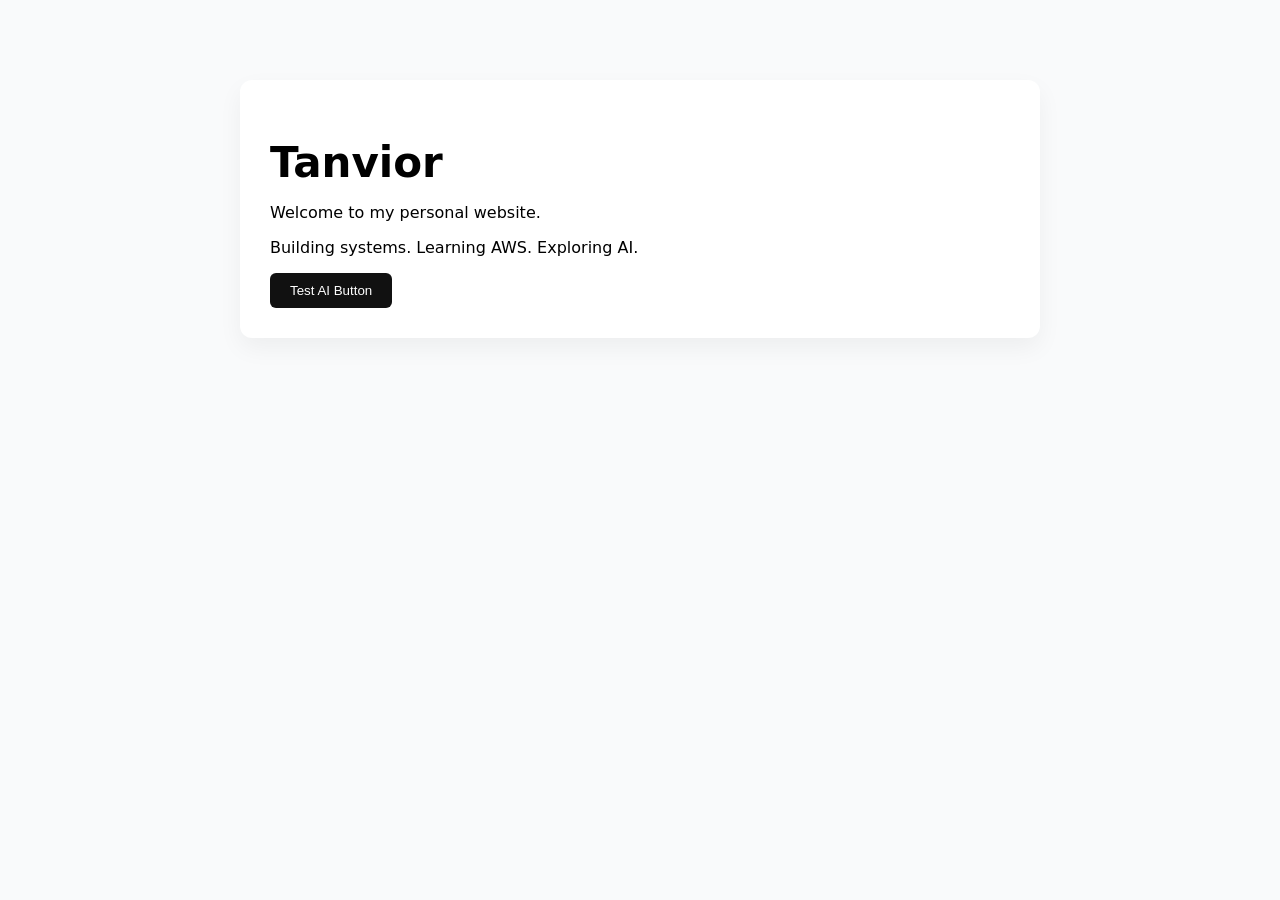
==== index.html @ 45cd87cf "Create index.html" ====
<!doctype html>
<html lang="zh">
<head>
  <meta charset="utf-8" />
  <meta name="viewport" content="width=device-width,initial-scale=1" />
  <title>Tanvior</title>
  <style>
    body {
      font-family: system-ui;
      max-width: 800px;
      margin: 80px auto;
      padding: 0 20px;
      background: #f9fafb;
    }
    h1 {
      font-size: 42px;
      margin-bottom: 10px;
    }
    .card {
      background: white;
      padding: 30px;
      border-radius: 12px;
      box-shadow: 0 10px 25px rgba(0,0,0,0.05);
    }
    button {
      padding: 10px 20px;
      border: none;
      background: #111;
      color: white;
      border-radius: 6px;
      cursor: pointer;
    }
  </style>
</head>
<body>
  <div class="card">
    <h1>Tanvior</h1>
    <p>Welcome to my personal website.</p>
    <p>Building systems. Learning AWS. Exploring AI.</p>

    <button onclick="sayHello()">Test AI Button</button>
  </div>

  <script>
    function sayHello() {
      alert("AI feature coming soon 🚀");
    }
  </script>
</body>
</html>
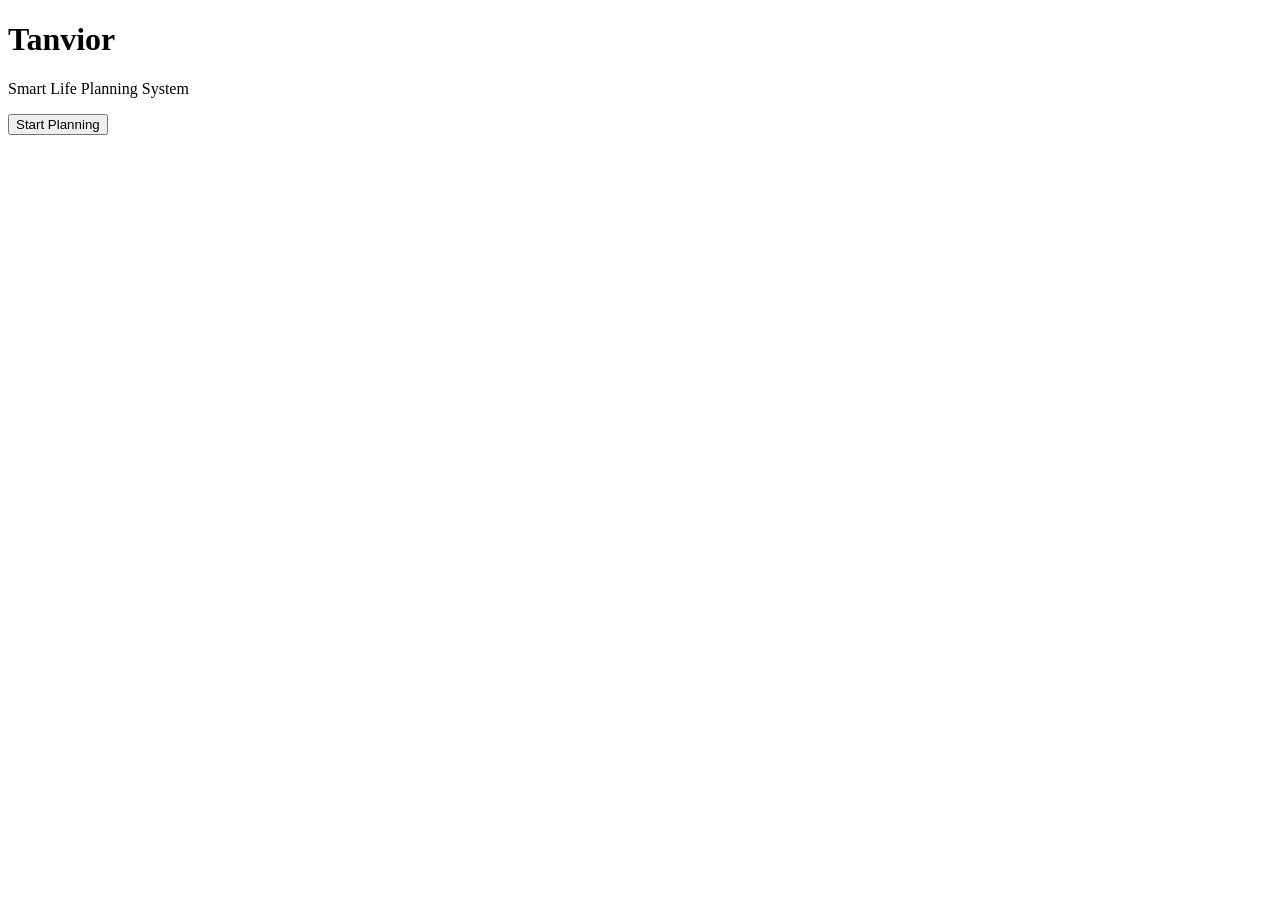
==== commit 10cc30a3: "Update index.html" ====
--- a/index.html
+++ b/index.html
@@ -1,50 +1,19 @@
-<!doctype html>
-<html lang="zh">
+<!DOCTYPE html>
+<html>
 <head>
-  <meta charset="utf-8" />
-  <meta name="viewport" content="width=device-width,initial-scale=1" />
-  <title>Tanvior</title>
-  <style>
-    body {
-      font-family: system-ui;
-      max-width: 800px;
-      margin: 80px auto;
-      padding: 0 20px;
-      background: #f9fafb;
-    }
-    h1 {
-      font-size: 42px;
-      margin-bottom: 10px;
-    }
-    .card {
-      background: white;
-      padding: 30px;
-      border-radius: 12px;
-      box-shadow: 0 10px 25px rgba(0,0,0,0.05);
-    }
-    button {
-      padding: 10px 20px;
-      border: none;
-      background: #111;
-      color: white;
-      border-radius: 6px;
-      cursor: pointer;
-    }
-  </style>
+<title>Tanvior</title>
+<link rel="stylesheet" href="style.css">
 </head>
+
 <body>
-  <div class="card">
-    <h1>Tanvior</h1>
-    <p>Welcome to my personal website.</p>
-    <p>Building systems. Learning AWS. Exploring AI.</p>
 
-    <button onclick="sayHello()">Test AI Button</button>
-  </div>
+<h1>Tanvior</h1>
 
-  <script>
-    function sayHello() {
-      alert("AI feature coming soon 🚀");
-    }
-  </script>
+<p>Smart Life Planning System</p>
+
+<a href="goal.html">
+<button>Start Planning</button>
+</a>
+
 </body>
 </html>
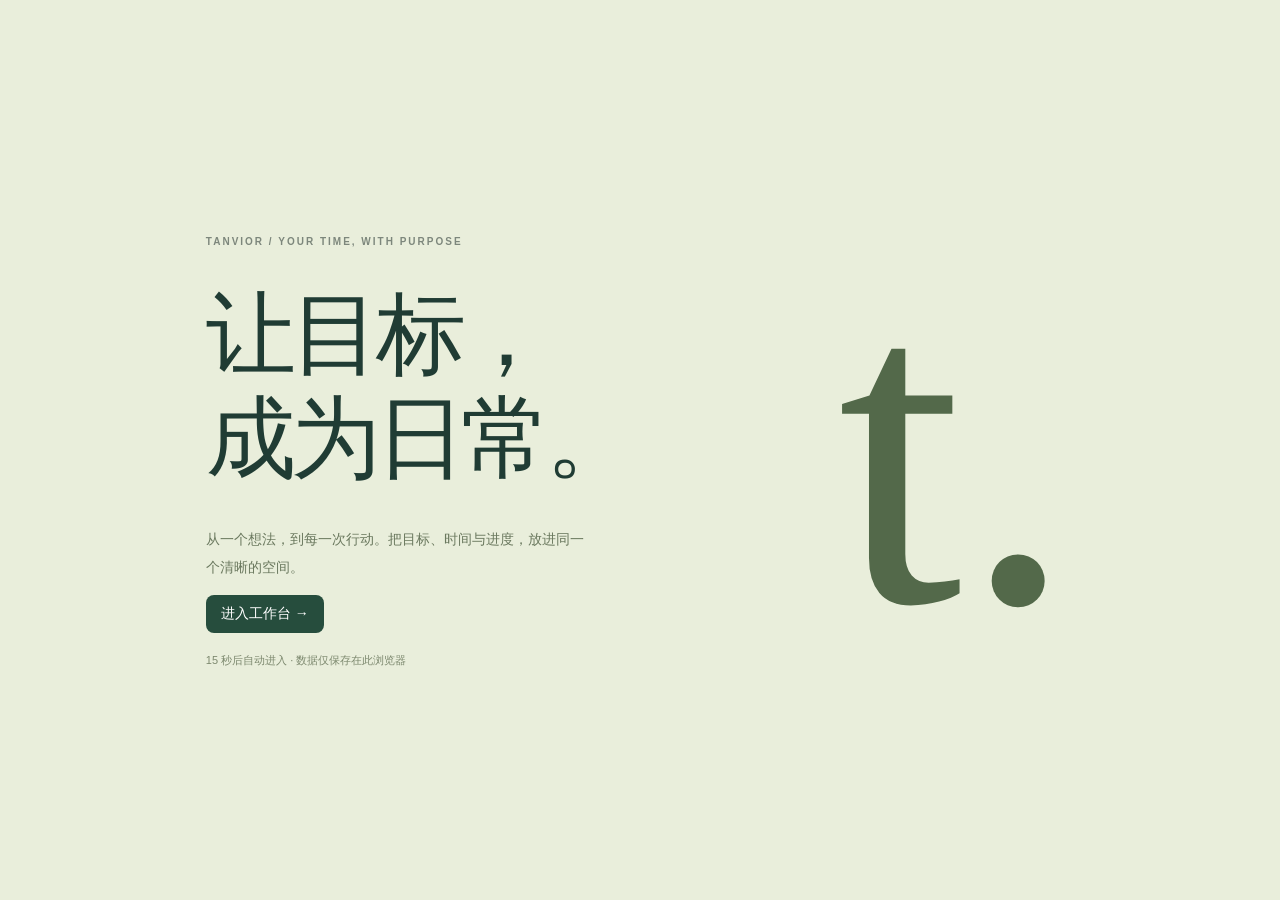
==== commit 3967b4f5: "feat: implement single-page Tanvior planning workspace Add multi-goal scheduling, date overrides, ca" ====
--- a/index.html
+++ b/index.html
@@ -1,19 +1,225 @@
-<!DOCTYPE html>
-<html>
-<head>
-<title>Tanvior</title>
-<link rel="stylesheet" href="style.css">
-</head>
-
-<body>
-
-<h1>Tanvior</h1>
-
-<p>Smart Life Planning System</p>
-
-<a href="goal.html">
-<button>Start Planning</button>
-</a>
-
-</body>
+<!doctype html>
+<html lang="zh-CN">
+  <head>
+    <meta charset="utf-8" />
+    <meta name="viewport" content="width=device-width,initial-scale=1" />
+    <meta name="theme-color" content="#143d34" />
+    <title>Tanvior · 让目标成为日常</title>
+    <link rel="stylesheet" href="style.css" />
+    <script defer src="planner.js"></script>
+    <script defer src="app.js"></script>
+  </head>
+  <body>
+    <section id="intro" class="intro">
+      <div>
+        <span class="eyebrow">TANVIOR / YOUR TIME, WITH PURPOSE</span>
+        <h1>让目标，<br />成为日常。</h1>
+        <p>
+          从一个想法，到每一次行动。把目标、时间与进度，放进同一个清晰的空间。
+        </p>
+        <button id="enter">进入工作台 →</button
+        ><small>15 秒后自动进入 · 数据仅保存在此浏览器</small>
+      </div>
+      <span class="intro-art" aria-hidden="true">t.</span>
+    </section>
+    <header>
+      <a class="brand" href="#">tanvior<span>●</span></a
+      ><span class="header-caption" data-i18n="tagline"
+        >把时间，留给想成为的自己</span
+      ><label class="language"
+        ><span data-i18n="language">语言</span>
+        <select id="language">
+          <option value="zh">中文</option>
+          <option value="en">English</option>
+        </select></label
+      >
+    </header>
+    <main class="layout">
+      <aside class="sidebar">
+        <div class="section-heading">
+          <span class="eyebrow" data-i18n="workspace">我的空间</span
+          ><span id="task-count" class="badge">0</span>
+        </div>
+        <h1 data-i18n="projects">目标与计划</h1>
+        <button id="new-task" class="primary" data-i18n="newTask">
+          ＋ 新建任务
+        </button>
+        <nav id="task-list" aria-label="Tasks"></nav>
+        <div class="sidebar-note">
+          <span class="mini-logo">t.</span>
+          <p data-i18n="note">
+            小步前进，也在靠近。<br />你的每一次投入，都算数。
+          </p>
+          <button id="about" class="text-button" data-i18n="about">
+            关于 Tanvior ↗
+          </button>
+        </div>
+      </aside>
+      <section class="workspace">
+        <div class="workspace-heading">
+          <div>
+            <p id="today-date" class="eyebrow"></p>
+            <h2 data-i18n="overview">给成长一点空间。</h2>
+          </div>
+          <span class="mode-pill" data-i18n="local"
+            >本地规则规划 · 无需联网</span
+          >
+        </div>
+        <div id="summary" class="summary"></div>
+        <div id="empty" class="empty">
+          <div class="empty-symbol">✳</div>
+          <h2 data-i18n="emptyTitle">下一个目标，从这里开始</h2>
+          <p data-i18n="emptyText">
+            写下你想达成的事，选好属于它的时间。<br />Tanvior
+            帮你把方向拆成可执行的日常。
+          </p>
+          <button id="empty-new" data-i18n="start">创建第一个目标 →</button>
+        </div>
+        <div id="cards" class="cards"></div>
+        <p class="workspace-foot" data-i18n="foot">
+          按你的节奏，持续向前。拖动卡片顶部可调整位置。
+        </p>
+      </section>
+      <aside class="right-panel">
+        <div class="calendar-heading">
+          <h2>
+            <button id="open-month" class="text-button" data-i18n="calendar">
+              日历与安排
+            </button>
+          </h2>
+          <div>
+            <button id="prev-month" class="icon" aria-label="Previous month">
+              ‹</button
+            ><button id="next-month" class="icon" aria-label="Next month">
+              ›
+            </button>
+          </div>
+        </div>
+        <button id="month-label" class="month-label"></button>
+        <div id="calendar" class="calendar"></div>
+        <div id="day-events" class="day-events"></div>
+        <section class="today-panel">
+          <span class="eyebrow">TODAY PANEL</span>
+          <h2 data-i18n="today">今天的小步</h2>
+          <div id="today-sessions"></div>
+        </section>
+        <div class="privacy" data-i18n="privacy">
+          ◈ 数据保存在当前浏览器。清除浏览器数据前，请导出备份。
+        </div>
+      </aside>
+    </main>
+    <dialog id="editor">
+      <form id="task-form">
+        <div class="dialog-top">
+          <span class="eyebrow">A NEW CHAPTER</span
+          ><button
+            type="button"
+            data-close="editor"
+            class="icon"
+            aria-label="Close"
+          >
+            ×
+          </button>
+        </div>
+        <h2 data-i18n="editorTitle">给你的目标，一个计划</h2>
+        <label
+          ><span data-i18n="taskName">任务名称</span
+          ><input name="name" required maxlength="80"
+        /></label>
+        <div class="form-row">
+          <label
+            ><span data-i18n="startDate">开始日期</span
+            ><input name="start" type="date" required /></label
+          ><label
+            ><span data-i18n="endDate">预计完成日期</span
+            ><input name="end" type="date" required
+          /></label>
+        </div>
+        <fieldset>
+          <legend data-i18n="weekly">每周可用时间（每块 1 小时）</legend>
+          <div id="weekly-grid" class="weekly-grid"></div>
+        </fieldset>
+        <details id="adjustments">
+          <summary data-i18n="adjust">微调具体日期 · 添加或移除时间块</summary>
+          <p data-i18n="adjustHelp">
+            多选日期后批量添加或移除；也可单独调整某一天。
+          </p>
+          <div class="form-row">
+            <input id="exception-date" type="date" aria-label="Date" /><select
+              id="exception-time"
+              aria-label="Time"
+            >
+              <option>09:00</option>
+              <option>14:00</option>
+              <option>19:00</option></select
+            ><button type="button" id="add-date" data-i18n="selectDate">
+              选择日期
+            </button>
+          </div>
+          <div id="exception-days"></div>
+          <div class="form-row">
+            <button type="button" id="allow-slot" data-i18n="allow">
+              添加时间</button
+            ><button type="button" id="remove-slot" data-i18n="remove">
+              移除时间
+            </button>
+          </div>
+          <div id="override-list"></div>
+        </details>
+        <label
+          ><span data-i18n="goal">想达成的事项 / 能力目标</span
+          ><textarea
+            name="goal"
+            required
+            maxlength="500"
+            rows="2"
+          ></textarea></label
+        ><label
+          ><span data-i18n="baseline">现阶段状态</span
+          ><textarea
+            name="baseline"
+            required
+            maxlength="500"
+            rows="2"
+          ></textarea>
+        </label>
+        <p class="hint" data-i18n="plannerHint">
+          依据可用时间，按基础、实践、验收三阶段生成。本地规则规划，不调用
+          AI，不承诺实际达成结果。
+        </p>
+        <p id="form-error" role="alert"></p>
+        <button type="submit" class="primary" data-i18n="generate">
+          ✳ 智能生成计划（本地规则）
+        </button>
+      </form>
+    </dialog>
+    <dialog id="month-dialog">
+      <div class="dialog-top">
+        <h2 id="month-title"></h2>
+        <button data-close="month-dialog" class="icon" aria-label="Close">
+          ×
+        </button>
+      </div>
+      <label
+        ><span data-i18n="chooseMonth">选择月份</span
+        ><input id="export-month" type="month"
+      /></label>
+      <div id="month-table"></div>
+      <div id="month-exports" class="export-actions"></div>
+    </dialog>
+    <dialog id="about-dialog">
+      <div class="dialog-top">
+        <h2>Tanvior</h2>
+        <button data-close="about-dialog" class="icon" aria-label="Close">
+          ×
+        </button>
+      </div>
+      <p data-i18n="aboutText">
+        Tanvior
+        将目标、可用时间、每日行动与进度放在同一个工作台。本版本使用本地规则生成三阶段计划，不连接
+        AI 服务或云端账户。请定期导出记录。
+      </p>
+    </dialog>
+    <p id="notice" role="status" class="notice" hidden></p>
+  </body>
 </html>
--- a/style.css
+++ b/style.css
@@ -0,0 +1,915 @@
+:root {
+  --ink: #203c34;
+  --muted: #7d877c;
+  --paper: #f8f8f2;
+  --line: #e3e6da;
+  --green: #264d3d;
+  --lime: #e8eece;
+  font-family: Inter, "Segoe UI", "PingFang SC", "Microsoft YaHei", sans-serif;
+  color: var(--ink);
+  background: var(--paper);
+  font-size: 14px;
+}
+* {
+  box-sizing: border-box;
+}
+body {
+  margin: 0;
+}
+button,
+input,
+select,
+textarea {
+  font: inherit;
+}
+button,
+a,
+input,
+select,
+textarea {
+  -webkit-tap-highlight-color: transparent;
+}
+button {
+  cursor: pointer;
+  border: 1px solid var(--line);
+  border-radius: 8px;
+  padding: 10px 15px;
+  color: var(--ink);
+  background: #fff;
+}
+button:hover {
+  border-color: #9aaa88;
+  background: #f0f3e5;
+}
+button:focus-visible,
+a:focus-visible,
+input:focus-visible,
+select:focus-visible,
+textarea:focus-visible,
+summary:focus-visible {
+  outline: 3px solid #8ca95e;
+  outline-offset: 3px;
+}
+.primary,
+#enter,
+#empty-new {
+  background: var(--green);
+  color: white;
+  border: 0;
+}
+.primary:hover,
+#enter:hover,
+#empty-new:hover {
+  background: #38674d;
+}
+header {
+  height: 85px;
+  display: flex;
+  align-items: center;
+  gap: 40px;
+  border-bottom: 1px solid var(--line);
+  padding: 0 34px;
+}
+.brand {
+  font-size: 31px;
+  font-weight: 750;
+  letter-spacing: -2px;
+  color: var(--ink);
+  text-decoration: none;
+}
+.brand span {
+  font-size: 10px;
+  color: #a9b574;
+  margin-left: 5px;
+}
+.header-caption {
+  color: var(--muted);
+  font-size: 12px;
+  letter-spacing: 2px;
+}
+.language {
+  margin-left: auto;
+  font-size: 12px;
+  display: flex;
+  align-items: center;
+  gap: 8px;
+}
+.language select {
+  border: 0;
+  background: transparent;
+  color: var(--ink);
+}
+.layout {
+  display: grid;
+  grid-template-columns: 240px minmax(400px, 1fr) 318px;
+  min-height: calc(100vh - 85px);
+}
+.sidebar {
+  border-right: 1px solid var(--line);
+  padding: 34px 22px;
+  display: flex;
+  flex-direction: column;
+  gap: 10px;
+}
+.section-heading {
+  display: flex;
+  justify-content: space-between;
+  align-items: center;
+}
+.eyebrow {
+  font-size: 10px;
+  letter-spacing: 2px;
+  font-weight: 650;
+  color: var(--muted);
+}
+.badge {
+  border-radius: 50%;
+  padding: 4px 7px;
+  background: #ecefe3;
+  font-size: 10px;
+}
+h1 {
+  font-size: 23px;
+  font-weight: 550;
+  letter-spacing: -0.8px;
+}
+h2 {
+  font-size: 21px;
+  font-weight: 550;
+  margin: 10px 0 20px;
+}
+.sidebar h1 {
+  margin: 10px 0 18px;
+}
+.sidebar .primary {
+  width: 100%;
+  padding: 13px;
+}
+.task-nav {
+  width: 100%;
+  text-align: left;
+  margin-top: 12px;
+  padding: 12px;
+  background: transparent;
+  border-color: transparent;
+}
+.task-nav.active {
+  background: #e9eede;
+  border-color: #dbe3cc;
+}
+.nav-title {
+  display: flex;
+  gap: 8px;
+  align-items: center;
+  margin-bottom: 9px;
+}
+.dot {
+  width: 8px;
+  height: 8px;
+  display: inline-block;
+  border-radius: 50%;
+  flex-shrink: 0;
+}
+.nav-name {
+  overflow: hidden;
+  text-overflow: ellipsis;
+  white-space: nowrap;
+}
+.task-nav progress {
+  width: 100%;
+  height: 4px;
+}
+.nav-progress {
+  font-size: 10px;
+  color: var(--muted);
+  display: block;
+  text-align: right;
+  margin-top: 5px;
+}
+progress {
+  accent-color: #64835b;
+  border: 0;
+  height: 6px;
+}
+.sidebar-note {
+  margin-top: auto;
+  padding-top: 60px;
+  color: var(--muted);
+  font-size: 12px;
+  line-height: 1.9;
+}
+.mini-logo {
+  font-size: 34px;
+  font-family: Georgia, serif;
+  color: #8b9b70;
+}
+.text-button {
+  background: transparent;
+  border: 0;
+  padding: 0;
+  text-align: left;
+  color: inherit;
+}
+.sidebar-note button {
+  font-size: 11px;
+}
+.workspace {
+  padding: 34px 30px;
+  min-width: 0;
+  overflow: hidden;
+}
+.workspace-heading {
+  display: flex;
+  align-items: center;
+  justify-content: space-between;
+  gap: 10px;
+}
+.workspace-heading h2 {
+  font-size: 28px;
+  letter-spacing: -1px;
+  margin-top: 13px;
+}
+.mode-pill {
+  font-size: 10px;
+  padding: 7px 10px;
+  border: 1px solid var(--line);
+  border-radius: 20px;
+  white-space: nowrap;
+  color: var(--muted);
+}
+.summary {
+  display: grid;
+  grid-template-columns: repeat(3, 1fr);
+  gap: 12px;
+  margin: 15px 0 30px;
+}
+.stat {
+  border: 1px solid var(--line);
+  padding: 18px;
+  border-radius: 10px;
+  background: #fff9;
+}
+.stat small {
+  display: block;
+  font-size: 11px;
+  color: var(--muted);
+  margin-bottom: 14px;
+}
+.stat strong {
+  font-weight: 500;
+  font-size: 28px;
+}
+.stat span {
+  font-size: 11px;
+  color: var(--muted);
+  margin-left: 5px;
+}
+.empty {
+  text-align: center;
+  border: 1px dashed #cfd8bf;
+  padding: 60px 20px;
+  border-radius: 14px;
+  background: linear-gradient(135deg, #f4f6e9, #fbfbf7);
+}
+.empty-symbol {
+  font-size: 65px;
+  color: #8c9f69;
+  margin-bottom: 20px;
+}
+.empty h2 {
+  font-size: 23px;
+}
+.empty p {
+  color: var(--muted);
+  line-height: 2;
+  font-size: 13px;
+}
+.empty button {
+  margin-top: 20px;
+}
+.workspace-foot {
+  font-size: 10px;
+  color: var(--muted);
+  text-align: center;
+  margin-top: 35px;
+}
+.right-panel {
+  border-left: 1px solid var(--line);
+  padding: 32px 23px;
+}
+.calendar-heading {
+  display: flex;
+  align-items: center;
+  justify-content: space-between;
+}
+.calendar-heading h2 {
+  font-size: 15px;
+  margin: 0;
+}
+.icon {
+  border: 0;
+  background: transparent;
+  padding: 5px 10px;
+  font-size: 22px;
+}
+.month-label {
+  border: 0;
+  background: transparent;
+  font-size: 18px;
+  padding: 20px 0;
+}
+.calendar {
+  display: grid;
+  grid-template-columns: repeat(7, 1fr);
+  gap: 5px;
+}
+.weekday {
+  font-size: 10px;
+  color: var(--muted);
+  text-align: center;
+  padding: 6px 0;
+}
+.calendar-day {
+  padding: 8px 0;
+  border: 1px solid transparent;
+  border-radius: 7px;
+  font-size: 11px;
+  background: transparent;
+  min-height: 39px;
+  position: relative;
+}
+.calendar-day.today {
+  border-color: #b0bc95;
+}
+.calendar-day.selected {
+  outline: 2px solid var(--green);
+}
+.day-dots {
+  display: flex;
+  justify-content: center;
+  gap: 2px;
+  min-height: 4px;
+  margin-top: 3px;
+}
+.day-dots .dot {
+  width: 4px;
+  height: 4px;
+}
+.day-events {
+  margin-top: 15px;
+  display: grid;
+  gap: 6px;
+}
+.day-events button {
+  font-size: 11px;
+  text-align: left;
+  padding: 9px;
+}
+.today-panel {
+  border-top: 1px solid var(--line);
+  margin-top: 27px;
+  padding-top: 27px;
+}
+.today-panel h2 {
+  font-size: 19px;
+}
+.today-item {
+  padding: 12px 0;
+  border-bottom: 1px solid var(--line);
+  font-size: 12px;
+}
+.today-item button {
+  border: 0;
+  background: transparent;
+  padding: 0;
+  text-align: left;
+}
+.today-item small {
+  display: block;
+  color: var(--muted);
+  margin-top: 8px;
+}
+.privacy {
+  margin-top: 40px;
+  font-size: 10px;
+  color: var(--muted);
+  line-height: 1.9;
+}
+.cards {
+  display: grid;
+  gap: 20px;
+  min-height: 40px;
+  padding-bottom: 20px;
+}
+.task-card {
+  position: relative;
+  background: white;
+  border: 1px solid var(--line);
+  border-radius: 12px;
+  box-shadow: 0 4px 18px #203c3405;
+  min-width: 0;
+}
+.task-card.active {
+  border-color: #9daf86;
+  box-shadow: 0 5px 24px #203c3410;
+}
+.card-header {
+  display: flex;
+  align-items: center;
+  justify-content: space-between;
+  padding: 18px 20px;
+  border-bottom: 1px solid var(--line);
+  cursor: grab;
+  touch-action: none;
+  gap: 10px;
+}
+.card-header h2 {
+  margin: 0;
+  font-size: 18px;
+  overflow-wrap: anywhere;
+}
+.card-actions {
+  display: flex;
+  gap: 6px;
+}
+.card-actions button {
+  font-size: 11px;
+  padding: 5px 7px;
+}
+.card-body {
+  padding: 20px;
+}
+.card-meta {
+  display: grid;
+  grid-template-columns: 1fr 1fr;
+  gap: 16px;
+  font-size: 12px;
+  margin-bottom: 20px;
+}
+.card-meta small {
+  color: var(--muted);
+  display: block;
+  margin-bottom: 6px;
+}
+.card-meta p {
+  margin: 0;
+  white-space: pre-wrap;
+  overflow-wrap: anywhere;
+}
+.card-progress {
+  display: flex;
+  align-items: center;
+  gap: 15px;
+  font-size: 12px;
+}
+.card-progress progress {
+  width: 100%;
+}
+.schedule {
+  margin-top: 20px;
+  max-height: 280px;
+  overflow: auto;
+}
+.week-heading {
+  font-size: 11px;
+  background: #f2f5e8;
+  margin: 15px 0 0;
+  padding: 10px;
+  position: sticky;
+  top: 0;
+}
+.session {
+  display: grid;
+  grid-template-columns: 85px 1fr 70px;
+  gap: 10px;
+  padding: 12px 8px;
+  border-bottom: 1px solid var(--line);
+  font-size: 11px;
+  align-items: center;
+}
+.session.is-today {
+  outline: 1px solid #a0b17d;
+  outline-offset: -1px;
+}
+.session time {
+  color: var(--muted);
+  line-height: 1.8;
+}
+.session-title {
+  overflow-wrap: anywhere;
+}
+.session label {
+  display: flex;
+  align-items: center;
+  gap: 3px;
+}
+.session input {
+  width: 48px;
+  padding: 5px;
+  border: 1px solid var(--line);
+  border-radius: 5px;
+  background: #fff;
+}
+.plan-reason {
+  margin-top: 20px;
+  background: #f7f8f1;
+  border-radius: 8px;
+  padding: 16px;
+  font-size: 12px;
+  line-height: 1.8;
+}
+.plan-reason strong {
+  display: block;
+  margin-bottom: 5px;
+}
+.export-actions {
+  display: flex;
+  flex-wrap: wrap;
+  gap: 7px;
+  margin-top: 16px;
+}
+.export-actions button {
+  font-size: 11px;
+  padding: 7px 10px;
+}
+dialog {
+  border: 1px solid var(--line);
+  border-radius: 16px;
+  padding: 28px;
+  width: min(650px, calc(100% - 30px));
+  max-height: 90vh;
+  color: var(--ink);
+  background: var(--paper);
+  box-shadow: 0 30px 100px #142c3433;
+}
+dialog::backdrop {
+  background: #173a3266;
+  backdrop-filter: blur(4px);
+}
+.dialog-top {
+  display: flex;
+  align-items: center;
+  justify-content: space-between;
+}
+.dialog-top h2 {
+  margin: 0;
+}
+.dialog-top + h2 {
+  margin-top: 10px;
+}
+form > label,
+dialog > label {
+  display: block;
+  margin: 16px 0;
+}
+label > span {
+  display: block;
+  font-size: 12px;
+  margin-bottom: 8px;
+}
+input,
+textarea,
+select {
+  color: var(--ink);
+}
+form input:not([type="checkbox"]),
+textarea {
+  width: 100%;
+  padding: 11px;
+  border: 1px solid #d7decd;
+  border-radius: 7px;
+  background: #fff;
+}
+textarea {
+  resize: vertical;
+}
+.form-row {
+  display: flex;
+  gap: 12px;
+  align-items: end;
+  margin: 12px 0;
+}
+.form-row > label {
+  flex: 1;
+}
+.form-row input {
+  min-width: 0;
+}
+.form-row > input {
+  flex: 1;
+}
+.form-row > button {
+  white-space: nowrap;
+}
+fieldset {
+  border: 1px solid var(--line);
+  border-radius: 8px;
+  padding: 12px;
+  margin: 20px 0;
+}
+legend {
+  font-size: 12px;
+  padding: 0 6px;
+}
+.weekly-grid {
+  display: grid;
+  grid-template-columns: 60px repeat(7, 1fr);
+  gap: 5px;
+  align-items: center;
+  text-align: center;
+  font-size: 10px;
+}
+.weekly-grid label {
+  display: grid;
+  place-items: center;
+  background: white;
+  border-radius: 5px;
+  padding: 9px 0;
+}
+.weekly-grid input {
+  accent-color: var(--green);
+}
+details {
+  font-size: 12px;
+  border-bottom: 1px solid var(--line);
+  padding-bottom: 15px;
+}
+summary {
+  cursor: pointer;
+  color: #53743d;
+}
+.hint {
+  color: var(--muted);
+  font-size: 11px;
+  line-height: 1.8;
+}
+#form-error {
+  color: #a33628;
+  font-size: 12px;
+}
+#task-form > .primary {
+  width: 100%;
+}
+.exception-chip {
+  display: inline-flex;
+  gap: 5px;
+  margin: 5px;
+  padding: 5px;
+  background: #e9eede;
+  border-radius: 5px;
+}
+#override-list {
+  font-size: 11px;
+  line-height: 1.9;
+}
+#month-table {
+  max-height: 50vh;
+  overflow: auto;
+  margin-top: 15px;
+}
+table {
+  border-collapse: collapse;
+  width: 100%;
+  font-size: 12px;
+}
+th,
+td {
+  padding: 10px;
+  border-bottom: 1px solid var(--line);
+  text-align: left;
+  overflow-wrap: anywhere;
+}
+th {
+  background: #eef2e3;
+}
+.intro {
+  position: fixed;
+  inset: 0;
+  z-index: 100;
+  background: #e9eedb;
+  display: flex;
+  align-items: center;
+  justify-content: space-around;
+  padding: 8vw;
+  transition: opacity 0.65s;
+}
+.intro[hidden] {
+  display: none;
+}
+.intro.fade {
+  opacity: 0;
+  pointer-events: none;
+}
+.intro h1 {
+  font-size: clamp(45px, 7vw, 100px);
+  line-height: 1.15;
+  font-weight: 500;
+  letter-spacing: -5px;
+  margin: 35px 0;
+}
+.intro p {
+  max-width: 380px;
+  line-height: 2;
+  color: #6b795f;
+}
+.intro small {
+  display: block;
+  margin-top: 20px;
+  font-size: 11px;
+  color: #7c886e;
+}
+.intro-art {
+  font-family: Georgia, serif;
+  font-size: clamp(140px, 35vw, 480px);
+  color: #53694a;
+  line-height: 1;
+}
+.notice {
+  position: fixed;
+  bottom: 20px;
+  left: 50%;
+  transform: translateX(-50%);
+  background: var(--green);
+  color: white;
+  padding: 14px 22px;
+  border-radius: 9px;
+  z-index: 200;
+  max-width: 90vw;
+  font-size: 12px;
+}
+.marked {
+  border-left: 4px solid #b9a456;
+}
+.muted {
+  font-size: 12px;
+  color: var(--muted);
+  line-height: 1.8;
+}
+.print-output {
+  display: none;
+}
+@media (min-width: 1600px) {
+  .layout {
+    grid-template-columns: 265px minmax(400px, 1fr) 350px;
+  }
+  .workspace {
+    padding: 40px 50px;
+  }
+}
+@media (max-width: 1150px) {
+  .layout {
+    grid-template-columns: 200px minmax(320px, 1fr);
+  }
+  .right-panel {
+    grid-column: 1/-1;
+    display: grid;
+    grid-template-columns: repeat(2, 1fr);
+    gap: 15px 40px;
+    border-top: 1px solid var(--line);
+  }
+  .calendar-heading,
+  .month-label,
+  .calendar,
+  .day-events {
+    grid-column: 1;
+  }
+  .today-panel {
+    grid-column: 2;
+    grid-row: 1/5;
+    margin: 0;
+  }
+  .privacy {
+    grid-column: 1/-1;
+    margin: 0;
+  }
+  .header-caption {
+    display: none;
+  }
+  .mode-pill {
+    white-space: normal;
+  }
+}
+@media (max-width: 700px) {
+  header {
+    height: 70px;
+    padding: 0 20px;
+  }
+  .layout {
+    display: block;
+  }
+  .sidebar {
+    padding: 20px;
+    border-right: 0;
+    border-bottom: 1px solid var(--line);
+  }
+  .sidebar h1 {
+    font-size: 20px;
+    margin: 5px 0;
+  }
+  .sidebar-note {
+    display: none;
+  }
+  .sidebar nav {
+    display: flex;
+    overflow: auto;
+    gap: 8px;
+  }
+  .task-nav {
+    min-width: 160px;
+    max-width: 200px;
+  }
+  .workspace {
+    padding: 25px 18px;
+  }
+  .workspace-heading h2 {
+    font-size: 23px;
+  }
+  .mode-pill {
+    max-width: 125px;
+  }
+  .summary {
+    gap: 7px;
+  }
+  .stat {
+    padding: 13px 10px;
+  }
+  .stat strong {
+    font-size: 23px;
+  }
+  .right-panel {
+    display: block;
+    padding: 25px;
+  }
+  .today-panel {
+    margin-top: 25px;
+  }
+  .privacy {
+    margin-top: 20px;
+  }
+  .card-meta {
+    grid-template-columns: 1fr;
+  }
+  .card-header {
+    padding: 15px;
+    cursor: default;
+  }
+  .card-body {
+    padding: 15px;
+  }
+  .task-card {
+    left: 0 !important;
+    top: 0 !important;
+  }
+  .session {
+    grid-template-columns: 70px 1fr 65px;
+  }
+  .intro-art {
+    display: none;
+  }
+  .intro {
+    padding: 30px;
+  }
+  .intro h1 {
+    letter-spacing: -2px;
+  }
+  .form-row {
+    flex-wrap: wrap;
+  }
+  .weekly-grid {
+    gap: 3px;
+    grid-template-columns: 45px repeat(7, 1fr);
+  }
+  dialog {
+    padding: 20px;
+  }
+  .card-actions {
+    flex-shrink: 0;
+  }
+  .empty {
+    padding: 40px 15px;
+  }
+}
+@media print {
+  body > * {
+    display: none !important;
+  }
+  .print-output {
+    display: block !important;
+    color: black;
+    font-size: 12px;
+  }
+  .print-output h1 {
+    font-size: 24px;
+  }
+  .print-output td,
+  .print-output th {
+    border: 1px solid #aaa;
+    padding: 8px;
+  }
+  .print-output p {
+    white-space: pre-wrap;
+  }
+  @page {
+    margin: 15mm;
+  }
+}
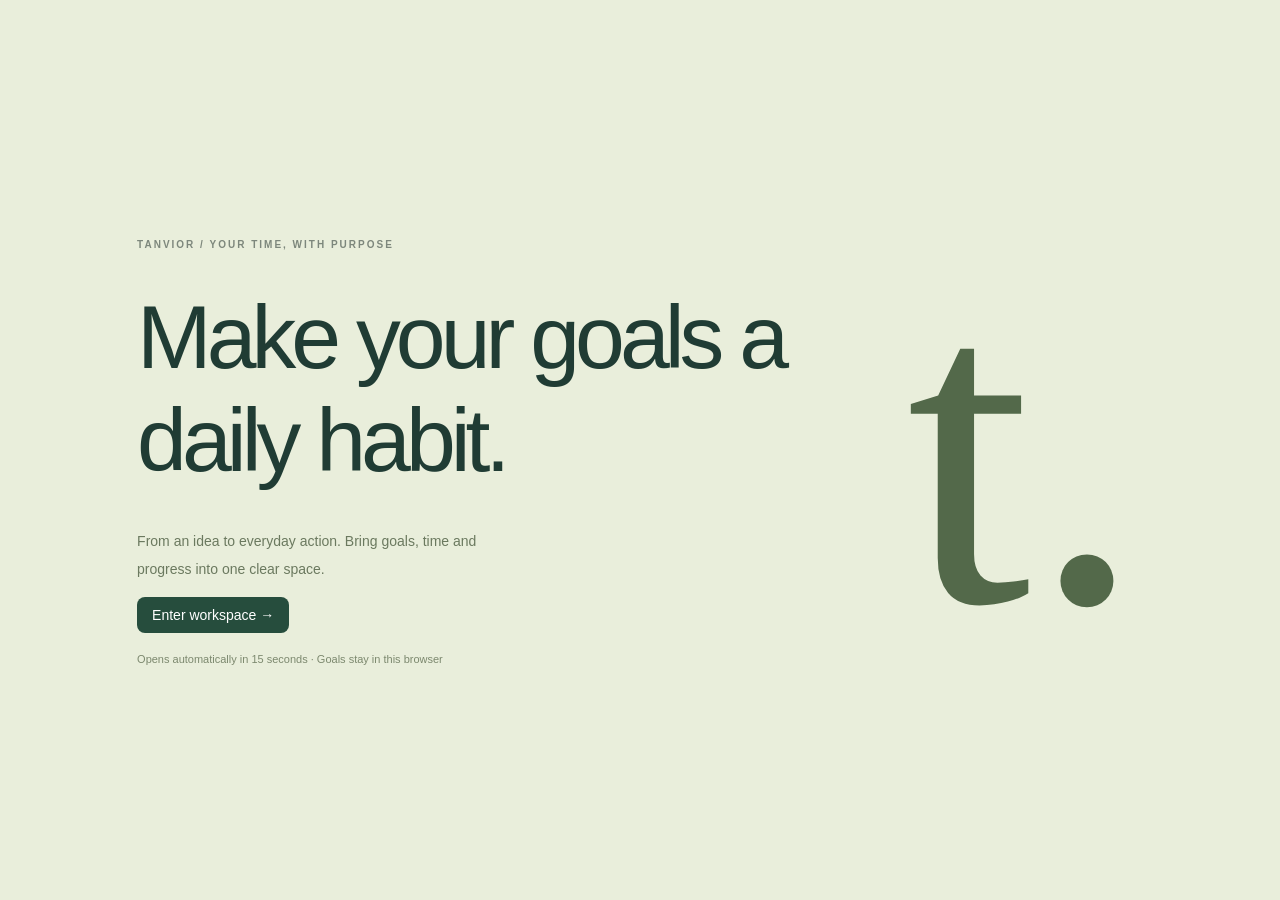
==== commit b2bcd60a: "deploy: release six-language Tanvior interface Publish main commit 5811bcc3c6df90c80f143458f085f23c4" ====
--- a/index.html
+++ b/index.html
@@ -7,18 +7,27 @@
     <title>Tanvior · 让目标成为日常</title>
     <link rel="stylesheet" href="style.css" />
     <script defer src="planner.js"></script>
+    <script defer src="i18n.js"></script>
     <script defer src="app.js"></script>
+    <script
+      defer
+      src="https://cloud.umami.is/script.js"
+      data-website-id="be54261d-7a2b-4a9a-8414-2f820fb9a4b1"
+      data-domains="dongping-tan.github.io,www.tanvior.com,tanvior.com"
+    ></script>
   </head>
   <body>
     <section id="intro" class="intro">
       <div>
         <span class="eyebrow">TANVIOR / YOUR TIME, WITH PURPOSE</span>
-        <h1>让目标，<br />成为日常。</h1>
-        <p>
+        <h1 data-i18n="introTitle">让目标，成为日常。</h1>
+        <p data-i18n="introText">
           从一个想法，到每一次行动。把目标、时间与进度，放进同一个清晰的空间。
         </p>
-        <button id="enter">进入工作台 →</button
-        ><small>15 秒后自动进入 · 数据仅保存在此浏览器</small>
+        <button id="enter" data-i18n="enter">进入工作台 →</button
+        ><small data-i18n="introHint"
+          >15 秒后自动进入 · 任务保存在此浏览器</small
+        >
       </div>
       <span class="intro-art" aria-hidden="true">t.</span>
     </section>
@@ -27,10 +36,25 @@
       ><span class="header-caption" data-i18n="tagline"
         >把时间，留给想成为的自己</span
       ><label class="language"
+        ><svg
+          class="language-globe"
+          viewBox="0 0 24 24"
+          fill="none"
+          stroke="currentColor"
+          stroke-width="1.6"
+          aria-hidden="true"
+        >
+          <circle cx="12" cy="12" r="9" />
+          <ellipse cx="12" cy="12" rx="4" ry="9" />
+          <path d="M3 12h18M5 7h14M5 17h14" /></svg
         ><span data-i18n="language">语言</span>
-        <select id="language">
+        <select id="language" data-i18n-aria="language">
           <option value="zh">中文</option>
           <option value="en">English</option>
+          <option value="ja">日本語</option>
+          <option value="es">Español</option>
+          <option value="fr">Français</option>
+          <option value="ko">한국어</option>
         </select></label
       >
     </header>
@@ -44,7 +68,7 @@
         <button id="new-task" class="primary" data-i18n="newTask">
           ＋ 新建任务
         </button>
-        <nav id="task-list" aria-label="Tasks"></nav>
+        <nav id="task-list" aria-label="Tasks" data-i18n-aria="projects"></nav>
         <div class="sidebar-note">
           <span class="mini-logo">t.</span>
           <p data-i18n="note">
@@ -88,9 +112,19 @@
             </button>
           </h2>
           <div>
-            <button id="prev-month" class="icon" aria-label="Previous month">
+            <button
+              id="prev-month"
+              class="icon"
+              aria-label="Previous month"
+              data-i18n-aria="previousMonth"
+            >
               ‹</button
-            ><button id="next-month" class="icon" aria-label="Next month">
+            ><button
+              id="next-month"
+              class="icon"
+              aria-label="Next month"
+              data-i18n-aria="nextMonth"
+            >
               ›
             </button>
           </div>
@@ -104,7 +138,7 @@
           <div id="today-sessions"></div>
         </section>
         <div class="privacy" data-i18n="privacy">
-          ◈ 数据保存在当前浏览器。清除浏览器数据前，请导出备份。
+          ◈ 任务数据保存在当前浏览器，请定期备份。本站使用 Umami 进行访问统计。
         </div>
       </aside>
     </main>
@@ -117,6 +151,7 @@
             data-close="editor"
             class="icon"
             aria-label="Close"
+            data-i18n-aria="close"
           >
             ×
           </button>
@@ -145,9 +180,15 @@
             多选日期后批量添加或移除；也可单独调整某一天。
           </p>
           <div class="form-row">
-            <input id="exception-date" type="date" aria-label="Date" /><select
+            <input
+              id="exception-date"
+              type="date"
+              aria-label="Date"
+              data-i18n-aria="date"
+            /><select
               id="exception-time"
               aria-label="Time"
+              data-i18n-aria="time"
             >
               <option>09:00</option>
               <option>14:00</option>
@@ -196,7 +237,12 @@
     <dialog id="month-dialog">
       <div class="dialog-top">
         <h2 id="month-title"></h2>
-        <button data-close="month-dialog" class="icon" aria-label="Close">
+        <button
+          data-close="month-dialog"
+          class="icon"
+          aria-label="Close"
+          data-i18n-aria="close"
+        >
           ×
         </button>
       </div>
@@ -210,7 +256,12 @@
     <dialog id="about-dialog">
       <div class="dialog-top">
         <h2>Tanvior</h2>
-        <button data-close="about-dialog" class="icon" aria-label="Close">
+        <button
+          data-close="about-dialog"
+          class="icon"
+          aria-label="Close"
+          data-i18n-aria="close"
+        >
           ×
         </button>
       </div>
--- a/style.css
+++ b/style.css
@@ -913,3 +913,24 @@
     margin: 15mm;
   }
 }
+
+.language-globe {
+  width: 18px;
+  height: 18px;
+  flex-shrink: 0;
+}
+.intro h1 {
+  max-width: 700px;
+  overflow-wrap: anywhere;
+}
+@media (max-width: 700px) {
+  .intro h1 {
+    font-size: clamp(38px, 10vw, 60px);
+  }
+  .language {
+    gap: 6px;
+  }
+  .language select {
+    max-width: 115px;
+  }
+}
